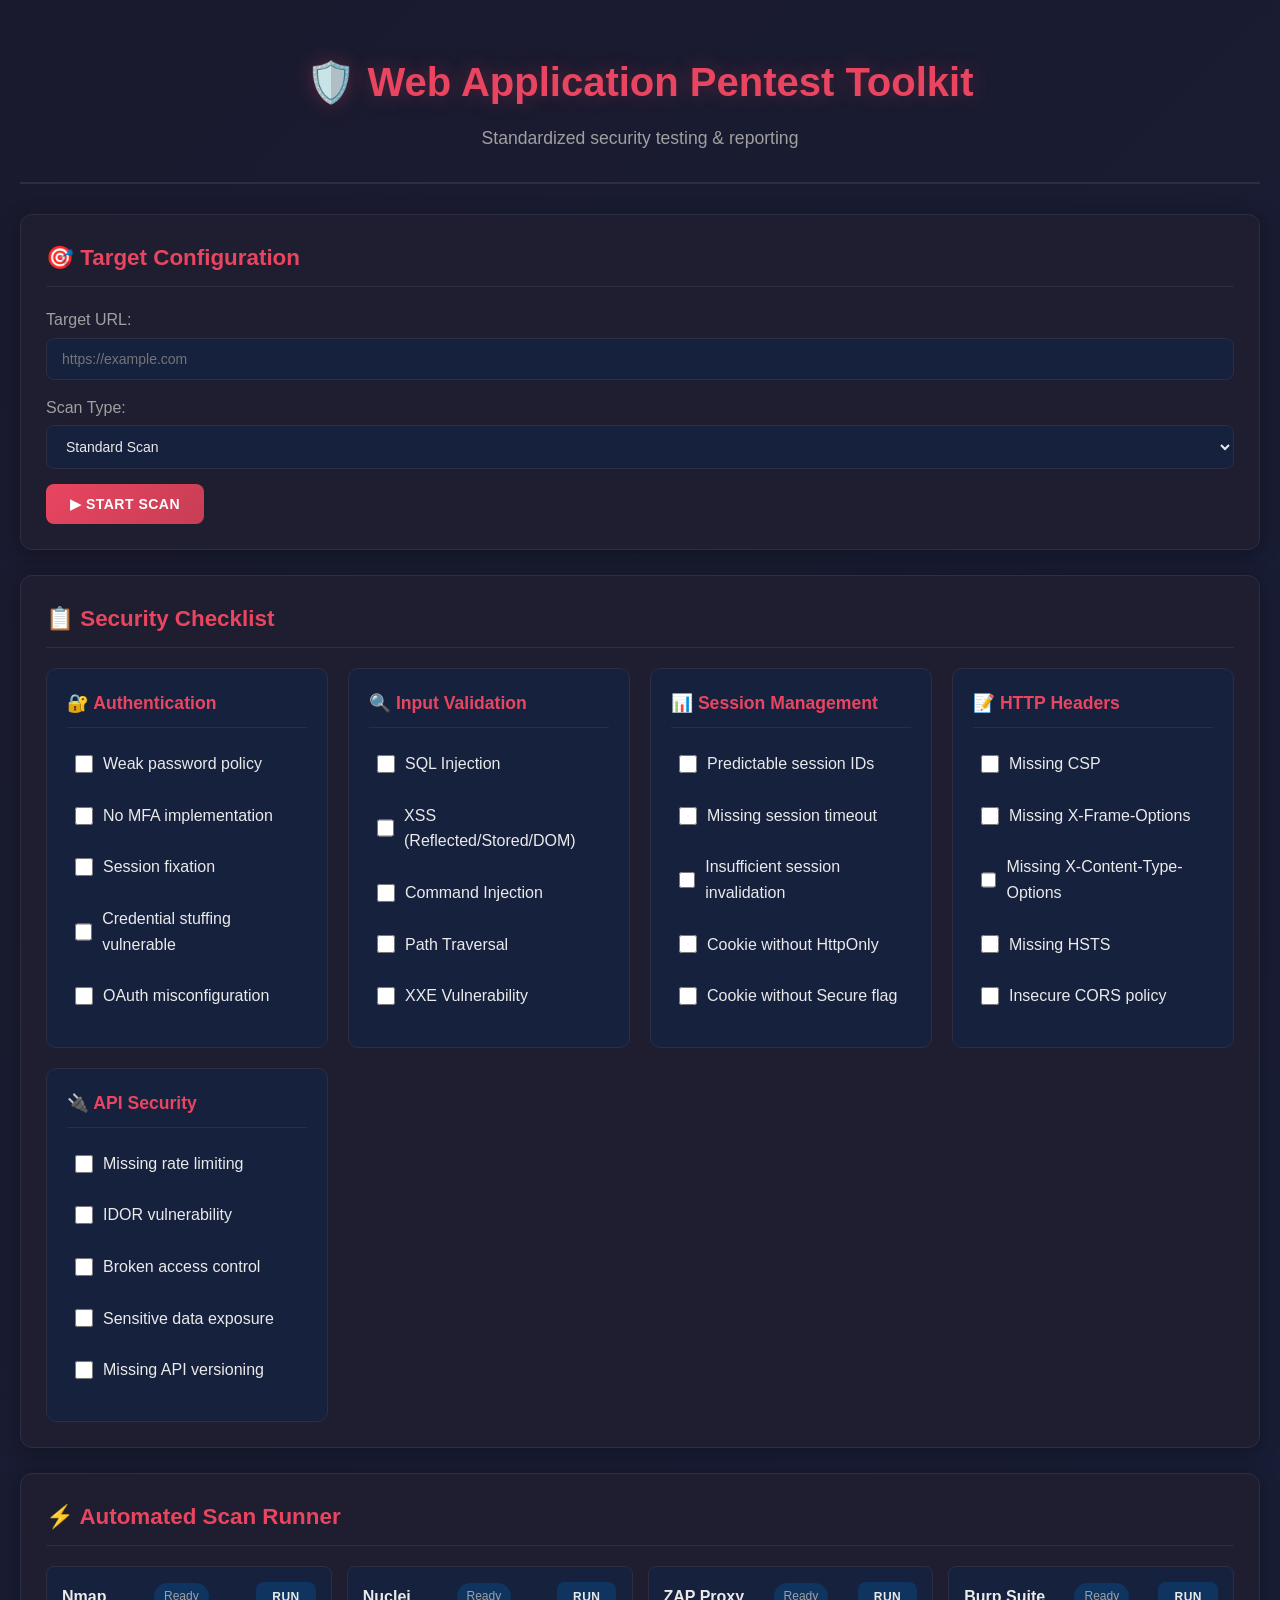
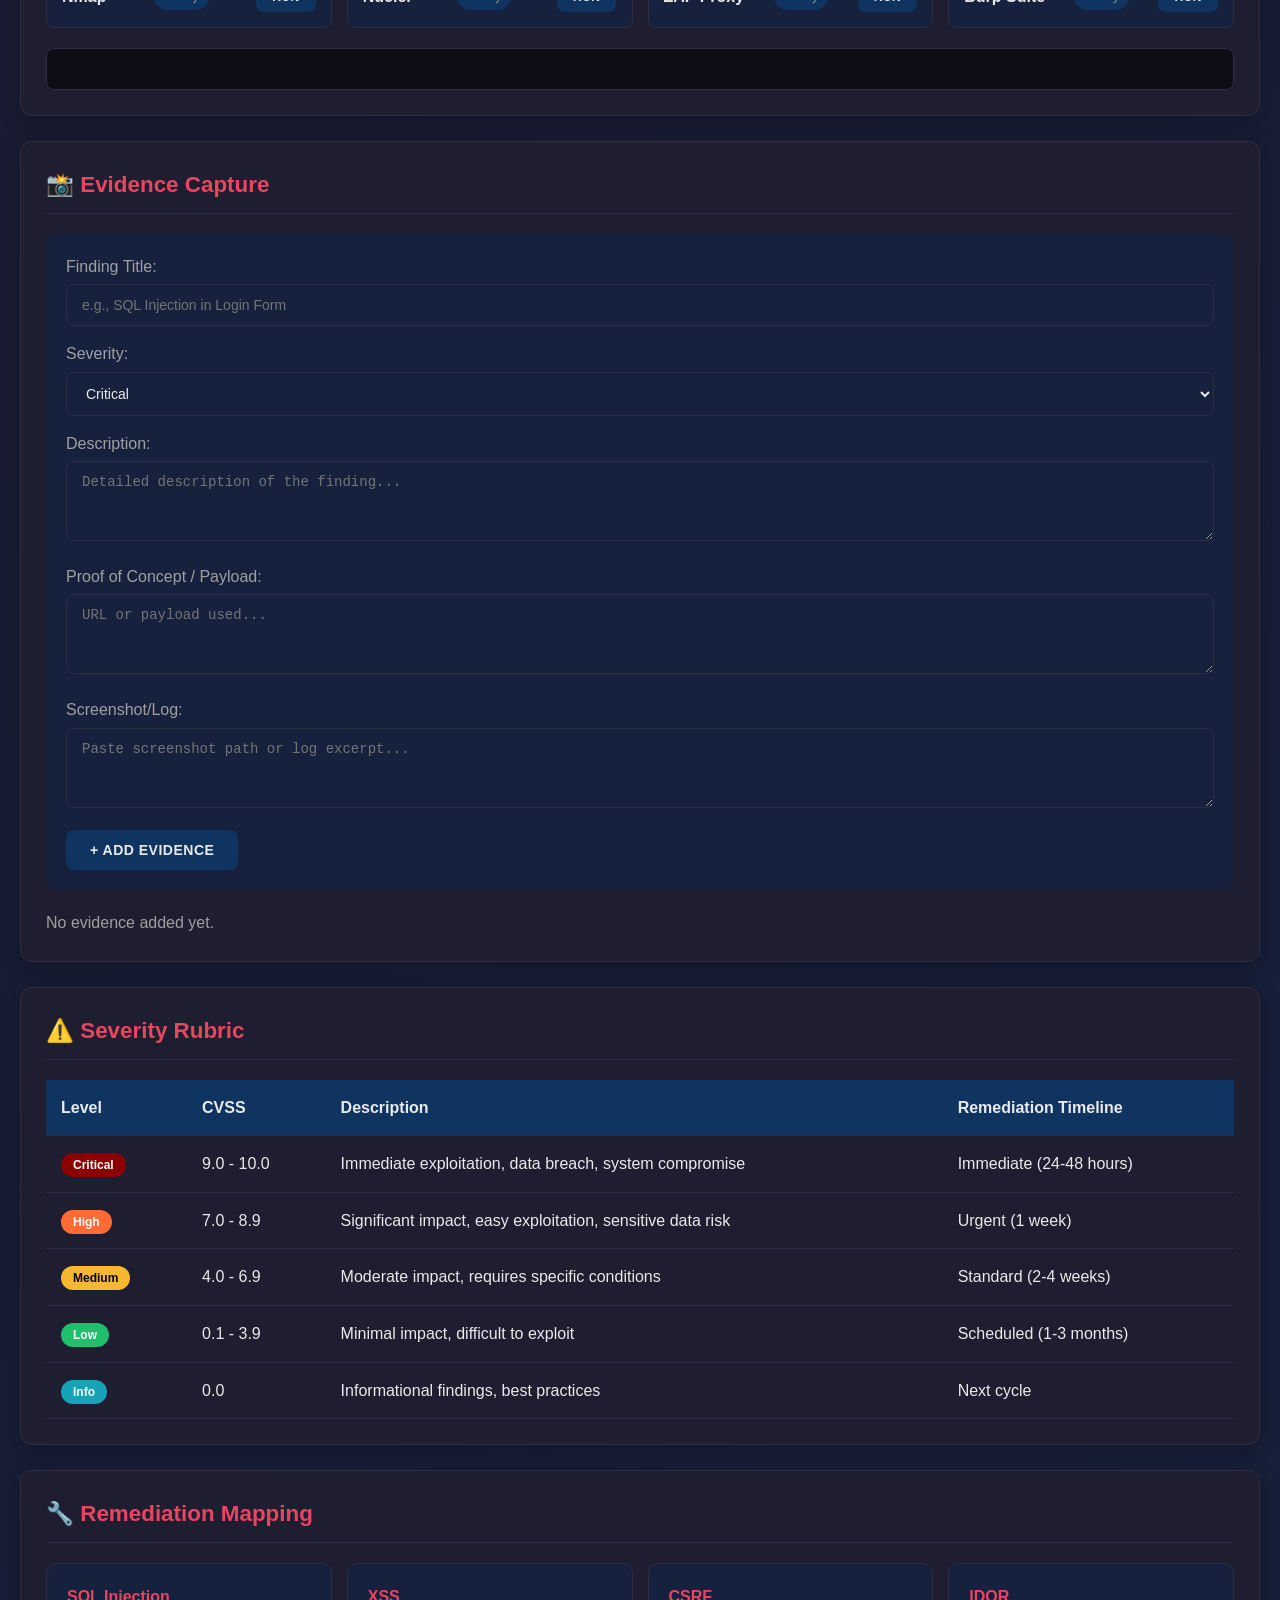
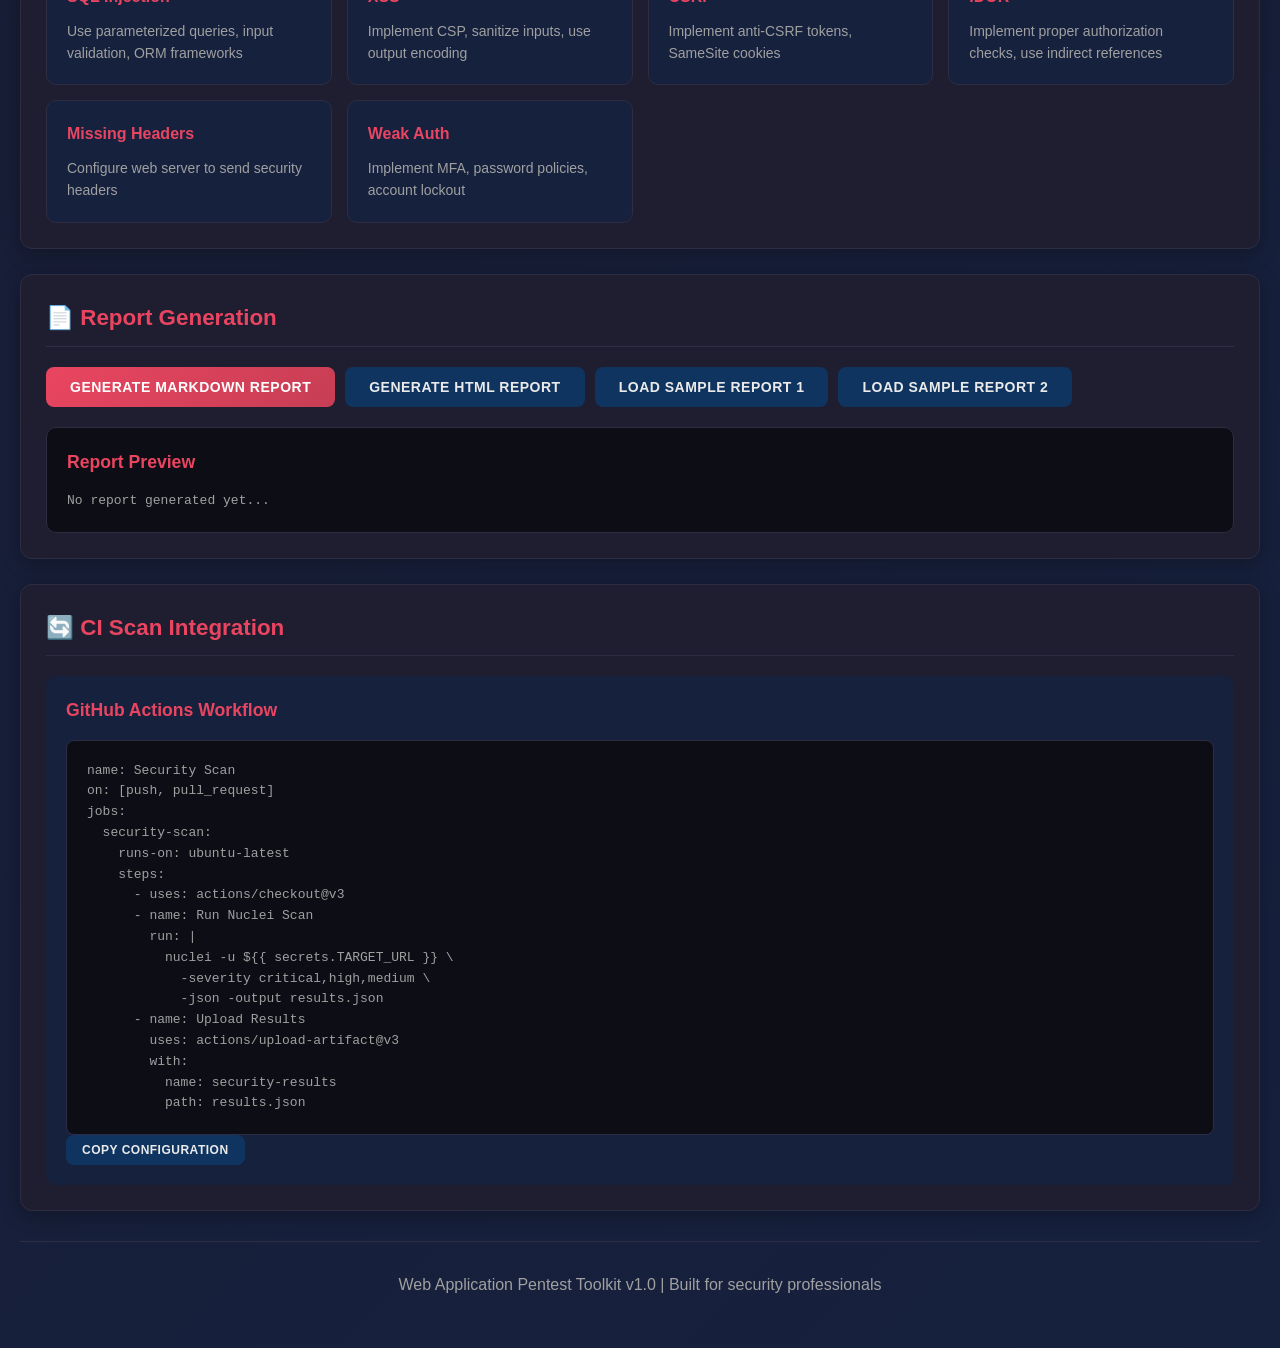
==== index.html @ fe39c57f "Initial commit - Security Pentest Toolkit" ====
<!DOCTYPE html>
<html lang="en">
<head>
    <meta charset="UTF-8">
    <meta name="viewport" content="width=device-width, initial-scale=1.0">
    <title>Web Application Pentest Toolkit</title>
    <link rel="stylesheet" href="assets/css/main.css">
</head>
<body>
    <div class="container">
        <header>
            <h1>🛡️ Web Application Pentest Toolkit</h1>
            <p class="subtitle">Standardized security testing & reporting</p>
        </header>

        <!-- Target Configuration -->
        <section class="card" id="config-section">
            <h2>🎯 Target Configuration</h2>
            <div class="form-group">
                <label for="target-url">Target URL:</label>
                <input type="text" id="target-url" placeholder="https://example.com">
            </div>
            <div class="form-group">
                <label for="scan-type">Scan Type:</label>
                <select id="scan-type">
                    <option value="quick">Quick Scan</option>
                    <option value="standard" selected>Standard Scan</option>
                    <option value="full">Full Audit</option>
                </select>
            </div>
            <button class="btn btn-primary" onclick="startScan()">▶ Start Scan</button>
        </section>

        <!-- Checklist Section -->
        <section class="card">
            <h2>📋 Security Checklist</h2>
            <div class="checklist-grid">
                <div class="checklist-category">
                    <h3>🔐 Authentication</h3>
                    <ul class="checklist">
                        <li><label><input type="checkbox" id="auth-1"> Weak password policy</label></li>
                        <li><label><input type="checkbox" id="auth-2"> No MFA implementation</label></li>
                        <li><label><input type="checkbox" id="auth-3"> Session fixation</label></li>
                        <li><label><input type="checkbox" id="auth-4"> Credential stuffing vulnerable</label></li>
                        <li><label><input type="checkbox" id="auth-5"> OAuth misconfiguration</label></li>
                    </ul>
                </div>
                <div class="checklist-category">
                    <h3>🔍 Input Validation</h3>
                    <ul class="checklist">
                        <li><label><input type="checkbox" id="input-1"> SQL Injection</label></li>
                        <li><label><input type="checkbox" id="input-2"> XSS (Reflected/Stored/DOM)</label></li>
                        <li><label><input type="checkbox" id="input-3"> Command Injection</label></li>
                        <li><label><input type="checkbox" id="input-4"> Path Traversal</label></li>
                        <li><label><input type="checkbox" id="input-5"> XXE Vulnerability</label></li>
                    </ul>
                </div>
                <div class="checklist-category">
                    <h3>📊 Session Management</h3>
                    <ul class="checklist">
                        <li><label><input type="checkbox" id="session-1"> Predictable session IDs</label></li>
                        <li><label><input type="checkbox" id="session-2"> Missing session timeout</label></li>
                        <li><label><input type="checkbox" id="session-3"> Insufficient session invalidation</label></li>
                        <li><label><input type="checkbox" id="session-4"> Cookie without HttpOnly</label></li>
                        <li><label><input type="checkbox" id="session-5"> Cookie without Secure flag</label></li>
                    </ul>
                </div>
                <div class="checklist-category">
                    <h3>📝 HTTP Headers</h3>
                    <ul class="checklist">
                        <li><label><input type="checkbox" id="header-1"> Missing CSP</label></li>
                        <li><label><input type="checkbox" id="header-2"> Missing X-Frame-Options</label></li>
                        <li><label><input type="checkbox" id="header-3"> Missing X-Content-Type-Options</label></li>
                        <li><label><input type="checkbox" id="header-4"> Missing HSTS</label></li>
                        <li><label><input type="checkbox" id="header-5"> Insecure CORS policy</label></li>
                    </ul>
                </div>
                <div class="checklist-category">
                    <h3>🔌 API Security</h3>
                    <ul class="checklist">
                        <li><label><input type="checkbox" id="api-1"> Missing rate limiting</label></li>
                        <li><label><input type="checkbox" id="api-2"> IDOR vulnerability</label></li>
                        <li><label><input type="checkbox" id="api-3"> Broken access control</label></li>
                        <li><label><input type="checkbox" id="api-4"> Sensitive data exposure</label></li>
                        <li><label><input type="checkbox" id="api-5"> Missing API versioning</label></li>
                    </ul>
                </div>
            </div>
        </section>

        <!-- Automated Scan Runner -->
        <section class="card">
            <h2>⚡ Automated Scan Runner</h2>
            <div class="scan-tools">
                <div class="tool-item">
                    <span class="tool-name">Nmap</span>
                    <span class="tool-status" id="nmap-status">Ready</span>
                    <button class="btn btn-small" onclick="runTool('nmap')">Run</button>
                </div>
                <div class="tool-item">
                    <span class="tool-name">Nuclei</span>
                    <span class="tool-status" id="nuclei-status">Ready</span>
                    <button class="btn btn-small" onclick="runTool('nuclei')">Run</button>
                </div>
                <div class="tool-item">
                    <span class="tool-name">ZAP Proxy</span>
                    <span class="tool-status" id="zap-status">Ready</span>
                    <button class="btn btn-small" onclick="runTool('zap')">Run</button>
                </div>
                <div class="tool-item">
                    <span class="tool-name">Burp Suite</span>
                    <span class="tool-status" id="burp-status">Ready</span>
                    <button class="btn btn-small" onclick="runTool('burp')">Run</button>
                </div>
            </div>
            <div class="scan-progress" id="scan-progress" style="display: none;">
                <div class="progress-bar">
                    <div class="progress-fill" id="progress-fill"></div>
                </div>
                <p id="progress-text">Initializing scan...</p>
            </div>
            <div class="scan-output" id="scan-output"></div>
        </section>

        <!-- Evidence Capture -->
        <section class="card">
            <h2>📸 Evidence Capture</h2>
            <div class="evidence-form">
                <div class="form-group">
                    <label for="evidence-title">Finding Title:</label>
                    <input type="text" id="evidence-title" placeholder="e.g., SQL Injection in Login Form">
                </div>
                <div class="form-group">
                    <label for="evidence-severity">Severity:</label>
                    <select id="evidence-severity">
                        <option value="critical">Critical</option>
                        <option value="high">High</option>
                        <option value="medium">Medium</option>
                        <option value="low">Low</option>
                        <option value="info">Informational</option>
                    </select>
                </div>
                <div class="form-group">
                    <label for="evidence-description">Description:</label>
                    <textarea id="evidence-description" rows="3" placeholder="Detailed description of the finding..."></textarea>
                </div>
                <div class="form-group">
                    <label for="evidence-payload">Proof of Concept / Payload:</label>
                    <textarea id="evidence-payload" rows="2" placeholder="URL or payload used..."></textarea>
                </div>
                <div class="form-group">
                    <label for="evidence-screenshot">Screenshot/Log:</label>
                    <textarea id="evidence-screenshot" rows="2" placeholder="Paste screenshot path or log excerpt..."></textarea>
                </div>
                <button class="btn btn-secondary" onclick="addEvidence()">+ Add Evidence</button>
            </div>
            <div class="evidence-list" id="evidence-list"></div>
        </section>

        <!-- Severity Rubric -->
        <section class="card">
            <h2>⚠️ Severity Rubric</h2>
            <table class="rubric-table">
                <thead>
                    <tr>
                        <th>Level</th>
                        <th>CVSS</th>
                        <th>Description</th>
                        <th>Remediation Timeline</th>
                    </tr>
                </thead>
                <tbody>
                    <tr class="severity-critical">
                        <td><span class="badge badge-critical">Critical</span></td>
                        <td>9.0 - 10.0</td>
                        <td>Immediate exploitation, data breach, system compromise</td>
                        <td>Immediate (24-48 hours)</td>
                    </tr>
                    <tr class="severity-high">
                        <td><span class="badge badge-high">High</span></td>
                        <td>7.0 - 8.9</td>
                        <td>Significant impact, easy exploitation, sensitive data risk</td>
                        <td>Urgent (1 week)</td>
                    </tr>
                    <tr class="severity-medium">
                        <td><span class="badge badge-medium">Medium</span></td>
                        <td>4.0 - 6.9</td>
                        <td>Moderate impact, requires specific conditions</td>
                        <td>Standard (2-4 weeks)</td>
                    </tr>
                    <tr class="severity-low">
                        <td><span class="badge badge-low">Low</span></td>
                        <td>0.1 - 3.9</td>
                        <td>Minimal impact, difficult to exploit</td>
                        <td>Scheduled (1-3 months)</td>
                    </tr>
                    <tr class="severity-info">
                        <td><span class="badge badge-info">Info</span></td>
                        <td>0.0</td>
                        <td>Informational findings, best practices</td>
                        <td>Next cycle</td>
                    </tr>
                </tbody>
            </table>
        </section>

        <!-- Remediation Mapping -->
        <section class="card">
            <h2>🔧 Remediation Mapping</h2>
            <div class="remediation-grid">
                <div class="remediation-item">
                    <h4>SQL Injection</h4>
                    <p>Use parameterized queries, input validation, ORM frameworks</p>
                </div>
                <div class="remediation-item">
                    <h4>XSS</h4>
                    <p>Implement CSP, sanitize inputs, use output encoding</p>
                </div>
                <div class="remediation-item">
                    <h4>CSRF</h4>
                    <p>Implement anti-CSRF tokens, SameSite cookies</p>
                </div>
                <div class="remediation-item">
                    <h4>IDOR</h4>
                    <p>Implement proper authorization checks, use indirect references</p>
                </div>
                <div class="remediation-item">
                    <h4>Missing Headers</h4>
                    <p>Configure web server to send security headers</p>
                </div>
                <div class="remediation-item">
                    <h4>Weak Auth</h4>
                    <p>Implement MFA, password policies, account lockout</p>
                </div>
            </div>
        </section>

        <!-- Report Generation -->
        <section class="card">
            <h2>📄 Report Generation</h2>
            <div class="report-actions">
                <button class="btn btn-primary" onclick="generateReport('markdown')">Generate Markdown Report</button>
                <button class="btn btn-secondary" onclick="generateReport('html')">Generate HTML Report</button>
                <button class="btn btn-secondary" onclick="loadSampleReport(1)">Load Sample Report 1</button>
                <button class="btn btn-secondary" onclick="loadSampleReport(2)">Load Sample Report 2</button>
            </div>
            <div class="report-preview" id="report-preview">
                <h3>Report Preview</h3>
                <pre id="report-content">No report generated yet...</pre>
            </div>
        </section>

        <!-- CI Integration -->
        <section class="card">
            <h2>🔄 CI Scan Integration</h2>
            <div class="ci-config">
                <h3>GitHub Actions Workflow</h3>
                <pre class="code-block">name: Security Scan
on: [push, pull_request]
jobs:
  security-scan:
    runs-on: ubuntu-latest
    steps:
      - uses: actions/checkout@v3
      - name: Run Nuclei Scan
        run: |
          nuclei -u ${{ secrets.TARGET_URL }} \
            -severity critical,high,medium \
            -json -output results.json
      - name: Upload Results
        uses: actions/upload-artifact@v3
        with:
          name: security-results
          path: results.json</pre>
                <button class="btn btn-small" onclick="copyCIConfig()">Copy Configuration</button>
            </div>
        </section>

        <footer>
            <p>Web Application Pentest Toolkit v1.0 | Built for security professionals</p>
        </footer>
    </div>

    <!-- Load JavaScript modules -->
    <script src="assets/js/app.js"></script>
    <script src="assets/js/scanner.js"></script>
    <script src="assets/js/evidence.js"></script>
    <script src="assets/js/report.js"></script>
    <script src="assets/js/ui.js"></script>
</body>
</html>
---- assets/css/main.css ----
/* Web Application Pentest Toolkit - Styles */

:root {
    --primary-color: #1a1a2e;
    --secondary-color: #16213e;
    --accent-color: #0f3460;
    --highlight: #e94560;
    --text-primary: #eaeaea;
    --text-secondary: #a0a0a0;
    --success: #00d26a;
    --warning: #ffc107;
    --danger: #dc3545;
    --info: #17a2b8;
    --critical: #8b0000;
    --high: #ff6b35;
    --medium: #f7b731;
    --low: #20bf6b;
    --card-bg: #1e1e30;
    --border-color: #2d2d44;
}

* {
    margin: 0;
    padding: 0;
    box-sizing: border-box;
}

body {
    font-family: 'Segoe UI', Tahoma, Geneva, Verdana, sans-serif;
    background: linear-gradient(135deg, var(--primary-color) 0%, var(--secondary-color) 100%);
    color: var(--text-primary);
    min-height: 100vh;
    padding: 20px;
    line-height: 1.6;
}

.container {
    max-width: 1400px;
    margin: 0 auto;
}

header {
    text-align: center;
    padding: 30px 0;
    margin-bottom: 30px;
    border-bottom: 2px solid var(--border-color);
}

header h1 {
    font-size: 2.5rem;
    color: var(--highlight);
    margin-bottom: 10px;
    text-shadow: 0 0 20px rgba(233, 69, 96, 0.3);
}

.subtitle {
    color: var(--text-secondary);
    font-size: 1.1rem;
}

.card {
    background: var(--card-bg);
    border-radius: 12px;
    padding: 25px;
    margin-bottom: 25px;
    border: 1px solid var(--border-color);
    box-shadow: 0 4px 20px rgba(0, 0, 0, 0.3);
}

.card h2 {
    color: var(--highlight);
    margin-bottom: 20px;
    padding-bottom: 10px;
    border-bottom: 1px solid var(--border-color);
    font-size: 1.4rem;
}

.card h3 {
    color: var(--text-primary);
    margin-bottom: 15px;
    font-size: 1.1rem;
}

/* Form Elements */
.form-group {
    margin-bottom: 15px;
}

.form-group label {
    display: block;
    margin-bottom: 5px;
    color: var(--text-secondary);
    font-weight: 500;
}

input[type="text"],
select,
textarea {
    width: 100%;
    padding: 12px 15px;
    background: var(--secondary-color);
    border: 1px solid var(--border-color);
    border-radius: 8px;
    color: var(--text-primary);
    font-size: 14px;
    transition: border-color 0.3s, box-shadow 0.3s;
}

input[type="text"]:focus,
select:focus,
textarea:focus {
    outline: none;
    border-color: var(--highlight);
    box-shadow: 0 0 10px rgba(233, 69, 96, 0.2);
}

textarea {
    resize: vertical;
    min-height: 80px;
}

/* Buttons */
.btn {
    padding: 12px 24px;
    border: none;
    border-radius: 8px;
    font-size: 14px;
    font-weight: 600;
    cursor: pointer;
    transition: all 0.3s;
    text-transform: uppercase;
    letter-spacing: 0.5px;
}

.btn-primary {
    background: linear-gradient(135deg, var(--highlight) 0%, #c73e54 100%);
    color: white;
}

.btn-primary:hover {
    transform: translateY(-2px);
    box-shadow: 0 5px 20px rgba(233, 69, 96, 0.4);
}

.btn-secondary {
    background: var(--accent-color);
    color: var(--text-primary);
}

.btn-secondary:hover {
    background: #1a4a7a;
}

.btn-small {
    padding: 8px 16px;
    font-size: 12px;
    background: var(--accent-color);
    color: var(--text-primary);
}

.btn-small:hover {
    background: #1a4a7a;
}

/* Checklist */
.checklist-grid {
    display: grid;
    grid-template-columns: repeat(auto-fit, minmax(280px, 1fr));
    gap: 20px;
}

.checklist-category {
    background: var(--secondary-color);
    padding: 20px;
    border-radius: 10px;
    border: 1px solid var(--border-color);
}

.checklist-category h3 {
    color: var(--highlight);
    margin-bottom: 15px;
    padding-bottom: 10px;
    border-bottom: 1px solid var(--border-color);
}

.checklist {
    list-style: none;
}

.checklist li {
    margin-bottom: 10px;
}

.checklist label {
    display: flex;
    align-items: center;
    gap: 10px;
    cursor: pointer;
    padding: 8px;
    border-radius: 5px;
    transition: background 0.2s;
}

.checklist label:hover {
    background: rgba(233, 69, 96, 0.1);
}

.checklist input[type="checkbox"] {
    width: 18px;
    height: 18px;
    accent-color: var(--highlight);
    cursor: pointer;
}

/* Scan Tools */
.scan-tools {
    display: grid;
    grid-template-columns: repeat(auto-fit, minmax(200px, 1fr));
    gap: 15px;
    margin-bottom: 20px;
}

.tool-item {
    display: flex;
    align-items: center;
    justify-content: space-between;
    padding: 15px;
    background: var(--secondary-color);
    border-radius: 8px;
    border: 1px solid var(--border-color);
}

.tool-name {
    font-weight: 600;
    color: var(--text-primary);
}

.tool-status {
    font-size: 12px;
    padding: 4px 10px;
    border-radius: 20px;
    background: var(--accent-color);
    color: var(--text-secondary);
}

.tool-status.running {
    background: var(--warning);
    color: #000;
}

.tool-status.completed {
    background: var(--success);
    color: #000;
}

.tool-status.error {
    background: var(--danger);
    color: white;
}

/* Progress Bar */
.scan-progress {
    margin: 20px 0;
}

.progress-bar {
    height: 30px;
    background: var(--secondary-color);
    border-radius: 15px;
    overflow: hidden;
    border: 1px solid var(--border-color);
}

.progress-fill {
    height: 100%;
    background: linear-gradient(90deg, var(--highlight) 0%, #ff6b8a 100%);
    width: 0%;
    transition: width 0.5s ease;
    display: flex;
    align-items: center;
    justify-content: center;
    color: white;
    font-weight: 600;
    font-size: 12px;
}

#progress-text {
    text-align: center;
    margin-top: 10px;
    color: var(--text-secondary);
}

/* Scan Output */
.scan-output {
    background: #0d0d15;
    padding: 20px;
    border-radius: 8px;
    font-family: 'Courier New', monospace;
    font-size: 13px;
    max-height: 300px;
    overflow-y: auto;
    border: 1px solid var(--border-color);
}

.scan-output .output-line {
    margin-bottom: 5px;
    padding: 5px;
    border-left: 3px solid var(--highlight);
    background: rgba(233, 69, 96, 0.05);
}

.scan-output .output-line.error {
    border-left-color: var(--danger);
}

.scan-output .output-line.success {
    border-left-color: var(--success);
}

/* Evidence */
.evidence-form {
    background: var(--secondary-color);
    padding: 20px;
    border-radius: 10px;
    margin-bottom: 20px;
}

.evidence-list {
    display: grid;
    gap: 15px;
}

.evidence-item {
    background: var(--secondary-color);
    padding: 20px;
    border-radius: 10px;
    border-left: 4px solid var(--highlight);
    position: relative;
}

.evidence-item .severity-badge {
    position: absolute;
    top: 15px;
    right: 15px;
    padding: 5px 12px;
    border-radius: 20px;
    font-size: 12px;
    font-weight: 600;
}

.evidence-item h4 {
    margin-bottom: 10px;
    color: var(--text-primary);
}

.evidence-item p {
    color: var(--text-secondary);
    margin-bottom: 10px;
}

.evidence-item .evidence-detail {
    font-family: 'Courier New', monospace;
    font-size: 12px;
    background: #0d0d15;
    padding: 10px;
    border-radius: 5px;
    margin-top: 10px;
}

.evidence-item .delete-btn {
    position: absolute;
    bottom: 15px;
    right: 15px;
    background: var(--danger);
    color: white;
    border: none;
    padding: 5px 10px;
    border-radius: 5px;
    cursor: pointer;
    font-size: 12px;
}

/* Rubric Table */
.rubric-table {
    width: 100%;
    border-collapse: collapse;
    margin-top: 15px;
}

.rubric-table th,
.rubric-table td {
    padding: 15px;
    text-align: left;
    border-bottom: 1px solid var(--border-color);
}

.rubric-table th {
    background: var(--accent-color);
    color: var(--text-primary);
    font-weight: 600;
}

.rubric-table tr:hover {
    background: rgba(233, 69, 96, 0.05);
}

.badge {
    padding: 5px 12px;
    border-radius: 20px;
    font-size: 12px;
    font-weight: 600;
}

.badge-critical { background: var(--critical); color: white; }
.badge-high { background: var(--high); color: white; }
.badge-medium { background: var(--medium); color: #000; }
.badge-low { background: var(--low); color: white; }
.badge-info { background: var(--info); color: white; }

/* Remediation */
.remediation-grid {
    display: grid;
    grid-template-columns: repeat(auto-fit, minmax(250px, 1fr));
    gap: 15px;
}

.remediation-item {
    background: var(--secondary-color);
    padding: 20px;
    border-radius: 10px;
    border: 1px solid var(--border-color);
}

.remediation-item h4 {
    color: var(--highlight);
    margin-bottom: 10px;
}

.remediation-item p {
    color: var(--text-secondary);
    font-size: 14px;
}

/* Report */
.report-actions {
    display: flex;
    flex-wrap: wrap;
    gap: 10px;
    margin-bottom: 20px;
}

.report-preview {
    background: #0d0d15;
    padding: 20px;
    border-radius: 10px;
    border: 1px solid var(--border-color);
}

.report-preview h3 {
    color: var(--highlight);
    margin-bottom: 15px;
}

#report-content {
    font-family: 'Courier New', monospace;
    font-size: 13px;
    white-space: pre-wrap;
    word-wrap: break-word;
    color: var(--text-secondary);
    max-height: 500px;
    overflow-y: auto;
}

/* CI Config */
.ci-config {
    background: var(--secondary-color);
    padding: 20px;
    border-radius: 10px;
}

.ci-config h3 {
    margin-bottom: 15px;
    color: var(--highlight);
}

.code-block {
    background: #0d0d15;
    padding: 20px;
    border-radius: 8px;
    font-family: 'Courier New', monospace;
    font-size: 13px;
    overflow-x: auto;
    border: 1px solid var(--border-color);
    color: var(--text-secondary);
    white-space: pre;
}

/* Footer */
footer {
    text-align: center;
    padding: 30px 0;
    color: var(--text-secondary);
    border-top: 1px solid var(--border-color);
    margin-top: 30px;
}

/* Scrollbar */
::-webkit-scrollbar {
    width: 8px;
    height: 8px;
}

::-webkit-scrollbar-track {
    background: var(--secondary-color);
}

::-webkit-scrollbar-thumb {
    background: var(--accent-color);
    border-radius: 4px;
}

::-webkit-scrollbar-thumb:hover {
    background: var(--highlight);
}

/* ============================================
   RESPONSIVE STYLES
   ============================================ */

/* Tablet (Portrait) */
@media (max-width: 1024px) {
    .container {
        padding: 0 15px;
    }
    
    header {
        padding: 20px 0;
    }
    
    header h1 {
        font-size: 2rem;
    }
    
    .card {
        padding: 20px;
    }
    
    .checklist-grid {
        grid-template-columns: repeat(2, 1fr);
    }
    
    .scan-tools {
        grid-template-columns: repeat(2, 1fr);
    }
    
    .remediation-grid {
        grid-template-columns: repeat(2, 1fr);
    }
}

/* Mobile (Portrait) */
@media (max-width: 768px) {
    body {
        padding: 10px;
    }
    
    header {
        padding: 15px 0;
        margin-bottom: 20px;
    }
    
    header h1 {
        font-size: 1.8rem;
    }
    
    .subtitle {
        font-size: 0.9rem;
    }
    
    .card {
        padding: 15px;
        margin-bottom: 15px;
        border-radius: 8px;
    }
    
    .card h2 {
        font-size: 1.2rem;
        margin-bottom: 15px;
    }
    
    .card h3 {
        font-size: 1rem;
    }
    
    /* Form Elements */
    .form-group {
        margin-bottom: 12px;
    }
    
    .form-group label {
        font-size: 14px;
    }
    
    input[type="text"],
    select,
    textarea {
        padding: 10px 12px;
        font-size: 14px;
    }
    
    /* Buttons */
    .btn {
        padding: 10px 18px;
        font-size: 12px;
    }
    
    .btn-small {
        padding: 6px 12px;
        font-size: 11px;
    }
    
    /* Checklist */
    .checklist-grid {
        grid-template-columns: 1fr;
        gap: 15px;
    }
    
    .checklist-category {
        padding: 15px;
    }
    
    .checklist-category h3 {
        font-size: 1rem;
        margin-bottom: 12px;
    }
    
    .checklist li {
        margin-bottom: 8px;
    }
    
    .checklist label {
        padding: 6px;
        font-size: 14px;
    }
    
    .checklist input[type="checkbox"] {
        width: 16px;
        height: 16px;
    }
    
    /* Scan Tools */
    .scan-tools {
        grid-template-columns: 1fr;
        gap: 10px;
    }
    
    .tool-item {
        padding: 12px;
        flex-wrap: wrap;
        gap: 8px;
    }
    
    .tool-name {
        font-size: 14px;
    }
    
    .tool-status {
        font-size: 11px;
        padding: 3px 8px;
    }
    
    /* Progress Bar */
    .progress-bar {
        height: 24px;
    }
    
    .progress-fill {
        font-size: 11px;
    }
    
    /* Scan Output */
    .scan-output {
        padding: 12px;
        font-size: 12px;
        max-height: 200px;
    }
    
    /* Evidence */
    .evidence-form {
        padding: 15px;
    }
    
    .evidence-item {
        padding: 15px;
    }
    
    .evidence-item .severity-badge {
        position: static;
        display: inline-block;
        margin-bottom: 10px;
    }
    
    .evidence-item .delete-btn {
        position: static;
        margin-top: 10px;
        width: 100%;
    }
    
    .evidence-item h4 {
        font-size: 15px;
    }
    
    .evidence-item p {
        font-size: 13px;
    }
    
    .evidence-item .evidence-detail {
        font-size: 11px;
        padding: 8px;
    }
    
    /* Rubric Table */
    .rubric-table {
        font-size: 12px;
    }
    
    .rubric-table th,
    .rubric-table td {
        padding: 10px 8px;
    }
    
    .badge {
        padding: 4px 8px;
        font-size: 10px;
    }
    
    /* Remediation */
    .remediation-grid {
        grid-template-columns: 1fr;
        gap: 12px;
    }
    
    .remediation-item {
        padding: 15px;
    }
    
    .remediation-item h4 {
        font-size: 14px;
    }
    
    .remediation-item p {
        font-size: 13px;
    }
    
    /* Report */
    .report-actions {
        flex-direction: column;
        gap: 8px;
    }
    
    .report-actions .btn {
        width: 100%;
    }
    
    .report-preview {
        padding: 12px;
    }
    
    .report-preview h3 {
        font-size: 1rem;
    }
    
    #report-content {
        font-size: 11px;
        max-height: 300px;
    }
    
    /* CI Config */
    .ci-config {
        padding: 15px;
    }
    
    .ci-config h3 {
        font-size: 1rem;
    }
    
    .code-block {
        padding: 12px;
        font-size: 11px;
    }
    
    /* Footer */
    footer {
        padding: 20px 0;
        margin-top: 20px;
        font-size: 12px;
    }
}

/* Small Mobile */
@media (max-width: 480px) {
    header h1 {
        font-size: 1.4rem;
    }
    
    .card {
        padding: 12px;
    }
    
    .card h2 {
        font-size: 1.1rem;
    }
    
    .btn {
        padding: 8px 14px;
        font-size: 11px;
    }
    
    .rubric-table {
        font-size: 11px;
    }
    
    .rubric-table th,
    .rubric-table td {
        padding: 8px 5px;
    }
    
    .evidence-item {
        padding: 12px;
    }
    
    .evidence-item h4 {
        font-size: 14px;
    }
}

/* Touch-friendly improvements */
@media (hover: none) and (pointer: coarse) {
    .btn,
    .btn-small,
    .checklist label,
    .tool-item {
        min-height: 44px;
    }
    
    .checklist input[type="checkbox"] {
        width: 22px;
        height: 22px;
    }
    
    .tool-item {
        padding: 15px;
    }
    
    .btn-small {
        padding: 10px 16px;
    }
}

/* Landscape mobile */
@media (max-height: 500px) and (orientation: landscape) {
    header {
        padding: 10px 0;
    }
    
    header h1 {
        font-size: 1.3rem;
    }
    
    .card {
        padding: 12px;
        margin-bottom: 10px;
    }
    
    .checklist-grid,
    .scan-tools,
    .remediation-grid {
        grid-template-columns: repeat(2, 1fr);
    }
}
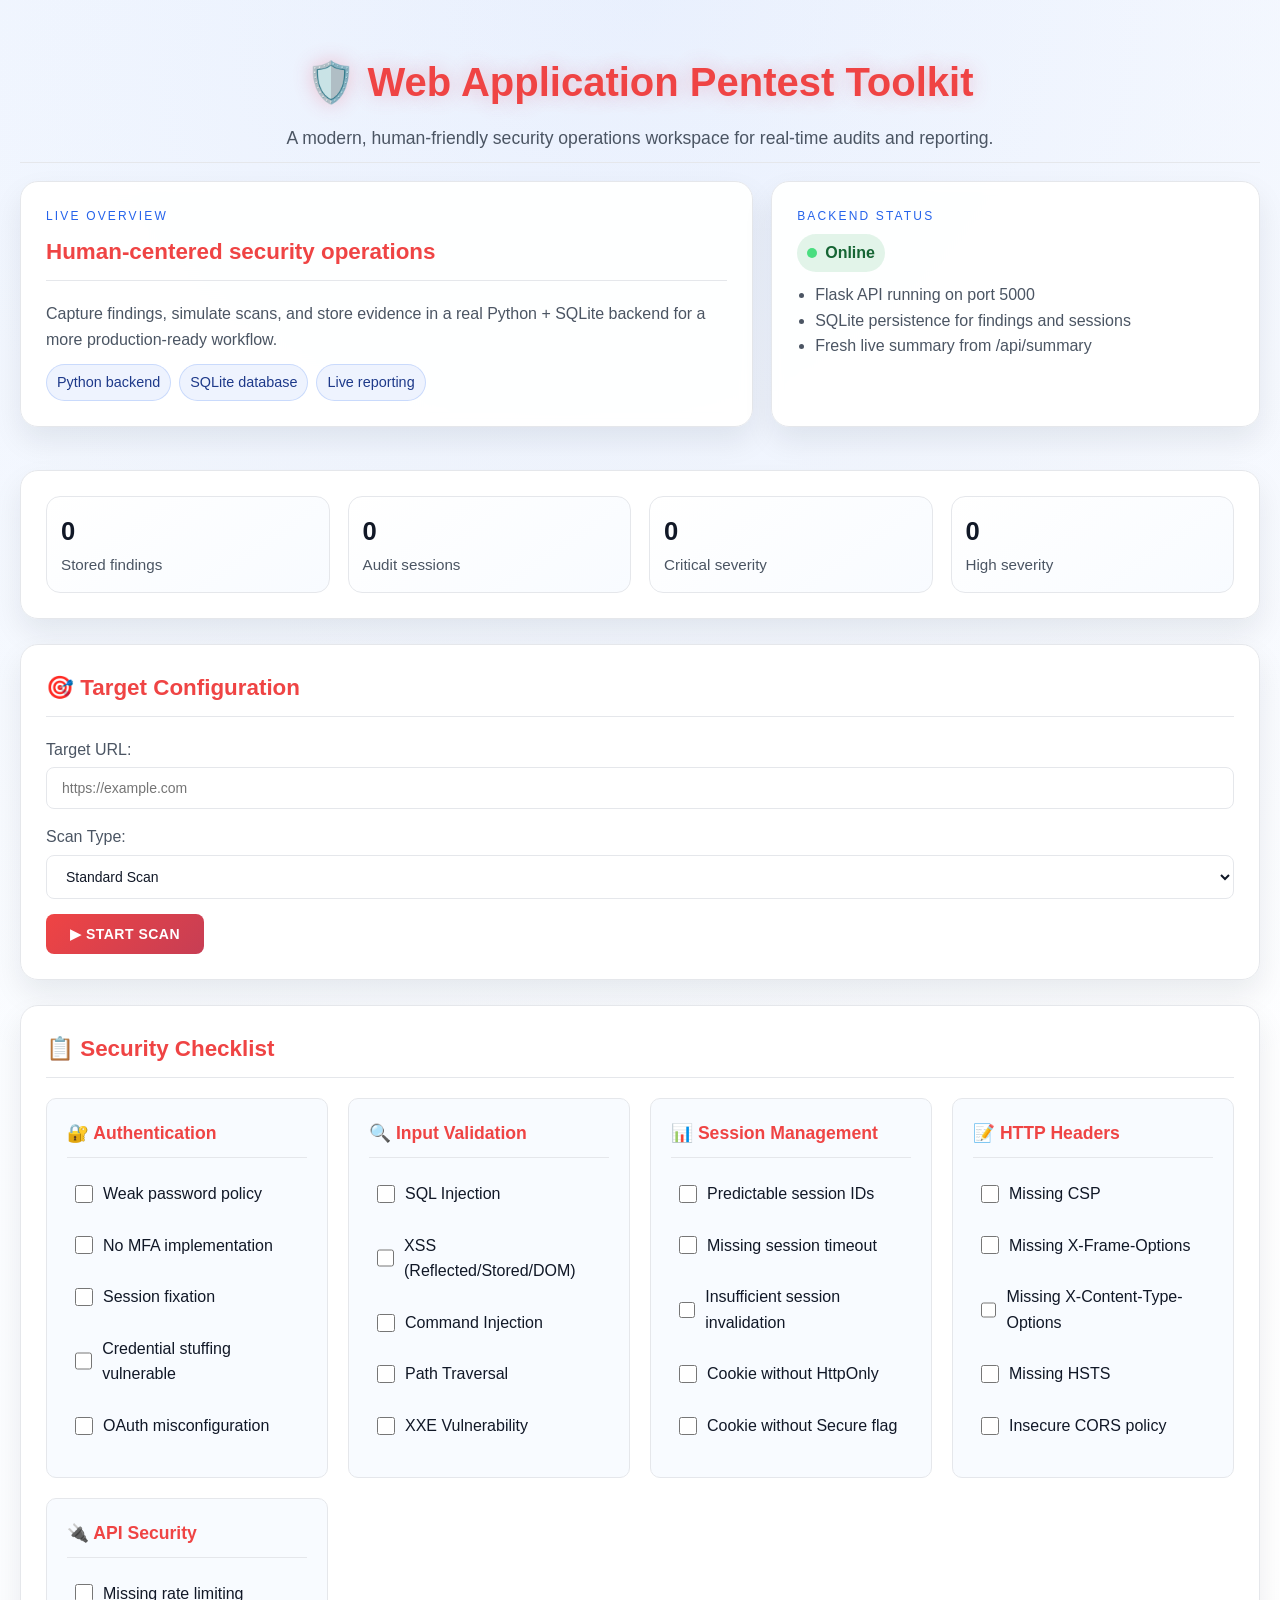
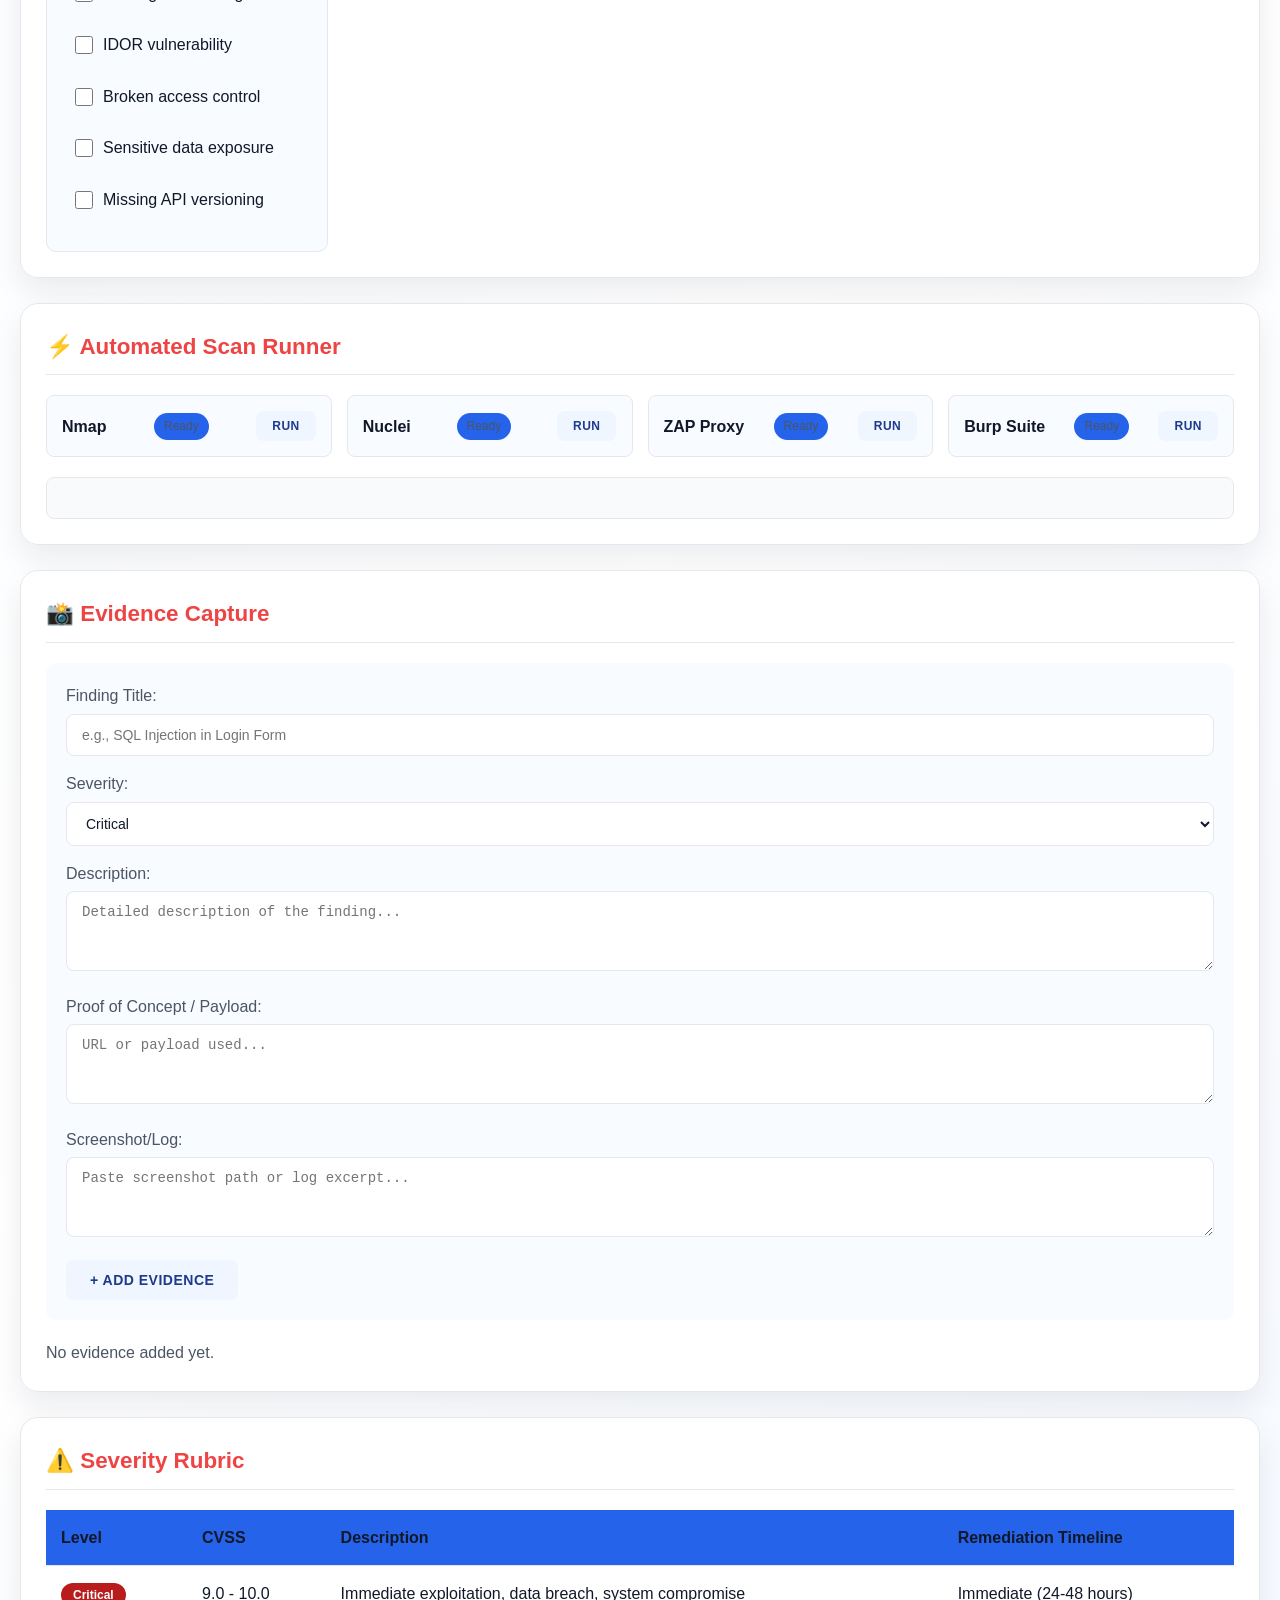
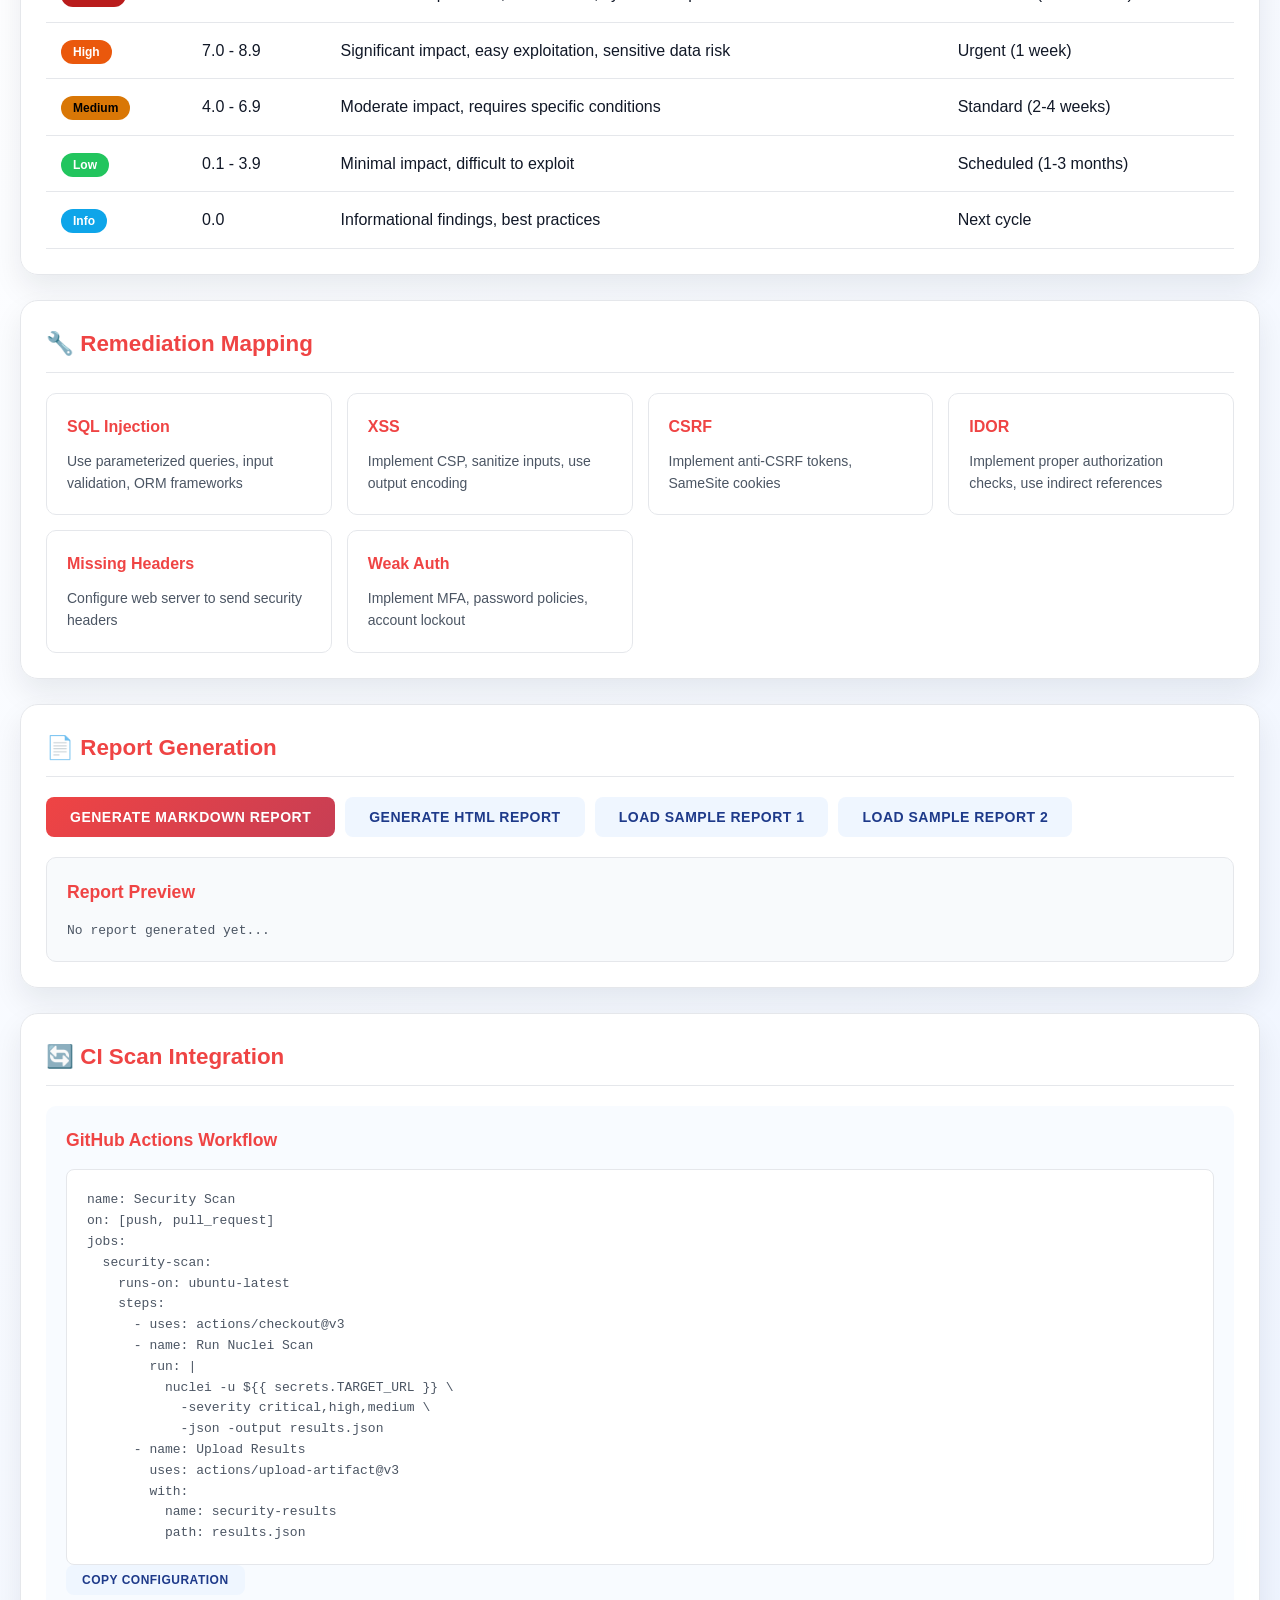
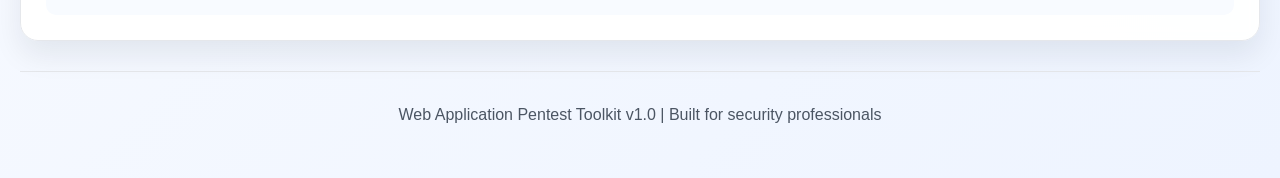
==== commit 765a2ebc: "Upgrade security app with backend and UI improvements" ====
--- a/index.html
+++ b/index.html
@@ -10,8 +10,37 @@
     <div class="container">
         <header>
             <h1>🛡️ Web Application Pentest Toolkit</h1>
-            <p class="subtitle">Standardized security testing & reporting</p>
+            <p class="subtitle">A modern, human-friendly security operations workspace for real-time audits and reporting.</p>
         </header>
+
+        <section class="hero-grid">
+            <article class="card hero-card">
+                <p class="eyebrow">Live overview</p>
+                <h2>Human-centered security operations</h2>
+                <p class="muted">Capture findings, simulate scans, and store evidence in a real Python + SQLite backend for a more production-ready workflow.</p>
+                <div class="chip-row">
+                    <span class="chip">Python backend</span>
+                    <span class="chip">SQLite database</span>
+                    <span class="chip">Live reporting</span>
+                </div>
+            </article>
+            <article class="card stat-card">
+                <p class="eyebrow">Backend status</p>
+                <div class="status-pill"><span class="pulse-dot"></span> Online</div>
+                <ul class="mini-list">
+                    <li>Flask API running on port 5000</li>
+                    <li>SQLite persistence for findings and sessions</li>
+                    <li>Fresh live summary from /api/summary</li>
+                </ul>
+            </article>
+        </section>
+
+        <section class="card live-summary-grid">
+            <article class="summary-box"><strong id="summary-findings">0</strong><span>Stored findings</span></article>
+            <article class="summary-box"><strong id="summary-sessions">0</strong><span>Audit sessions</span></article>
+            <article class="summary-box"><strong id="summary-critical">0</strong><span>Critical severity</span></article>
+            <article class="summary-box"><strong id="summary-high">0</strong><span>High severity</span></article>
+        </section>
 
         <!-- Target Configuration -->
         <section class="card" id="config-section">
@@ -282,6 +311,7 @@
     </div>
 
     <!-- Load JavaScript modules -->
+    <script src="assets/js/api.js"></script>
     <script src="assets/js/app.js"></script>
     <script src="assets/js/scanner.js"></script>
     <script src="assets/js/evidence.js"></script>
--- a/assets/css/main.css
+++ b/assets/css/main.css
@@ -1,22 +1,22 @@
 /* Web Application Pentest Toolkit - Styles */
 
 :root {
-    --primary-color: #1a1a2e;
-    --secondary-color: #16213e;
-    --accent-color: #0f3460;
-    --highlight: #e94560;
-    --text-primary: #eaeaea;
-    --text-secondary: #a0a0a0;
-    --success: #00d26a;
-    --warning: #ffc107;
-    --danger: #dc3545;
-    --info: #17a2b8;
-    --critical: #8b0000;
-    --high: #ff6b35;
-    --medium: #f7b731;
-    --low: #20bf6b;
-    --card-bg: #1e1e30;
-    --border-color: #2d2d44;
+    --primary-color: #ffffff;
+    --secondary-color: #f5f7fb;
+    --accent-color: #2563eb;
+    --highlight: #ef4444;
+    --text-primary: #111827;
+    --text-secondary: #4b5563;
+    --success: #16a34a;
+    --warning: #f59e0b;
+    --danger: #dc2626;
+    --info: #0ea5e9;
+    --critical: #b91c1c;
+    --high: #ea580c;
+    --medium: #d97706;
+    --low: #22c55e;
+    --card-bg: #ffffff;
+    --border-color: #e5e7eb;
 }
 
 * {
@@ -27,7 +27,9 @@
 
 body {
     font-family: 'Segoe UI', Tahoma, Geneva, Verdana, sans-serif;
-    background: linear-gradient(135deg, var(--primary-color) 0%, var(--secondary-color) 100%);
+    background:
+        radial-gradient(circle at top, rgba(37, 99, 235, 0.08), transparent 25%),
+        linear-gradient(135deg, #f8fbff 0%, #ffffff 45%, #eef4ff 100%);
     color: var(--text-primary);
     min-height: 100vh;
     padding: 20px;
@@ -41,9 +43,9 @@
 
 header {
     text-align: center;
-    padding: 30px 0;
-    margin-bottom: 30px;
-    border-bottom: 2px solid var(--border-color);
+    padding: 30px 0 10px;
+    margin-bottom: 18px;
+    border-bottom: 1px solid var(--border-color);
 }
 
 header h1 {
@@ -59,12 +61,13 @@
 }
 
 .card {
-    background: var(--card-bg);
-    border-radius: 12px;
+    background: rgba(255, 255, 255, 0.94);
+    border-radius: 18px;
     padding: 25px;
     margin-bottom: 25px;
     border: 1px solid var(--border-color);
-    box-shadow: 0 4px 20px rgba(0, 0, 0, 0.3);
+    box-shadow: 0 14px 30px rgba(15, 23, 42, 0.08);
+    backdrop-filter: blur(6px);
 }
 
 .card h2 {
@@ -81,6 +84,99 @@
     font-size: 1.1rem;
 }
 
+.hero-grid,
+.live-summary-grid {
+    display: grid;
+    gap: 18px;
+}
+
+.hero-grid {
+    grid-template-columns: 1.2fr 0.8fr;
+    margin-bottom: 18px;
+}
+
+.live-summary-grid {
+    grid-template-columns: repeat(4, 1fr);
+}
+
+.eyebrow {
+    text-transform: uppercase;
+    letter-spacing: 0.18em;
+    font-size: 0.75rem;
+    color: var(--accent-color);
+    margin-bottom: 8px;
+}
+
+.muted {
+    color: var(--text-secondary);
+}
+
+.chip-row {
+    display: flex;
+    flex-wrap: wrap;
+    gap: 8px;
+    margin-top: 12px;
+}
+
+.chip {
+    border-radius: 999px;
+    padding: 6px 10px;
+    background: rgba(37, 99, 235, 0.08);
+    border: 1px solid rgba(37, 99, 235, 0.18);
+    color: #1e3a8a;
+    font-size: 0.9rem;
+}
+
+.status-pill {
+    display: inline-flex;
+    align-items: center;
+    gap: 8px;
+    background: rgba(22, 163, 74, 0.12);
+    color: #166534;
+    border-radius: 999px;
+    padding: 6px 10px;
+    font-weight: 600;
+    margin-bottom: 10px;
+}
+
+.pulse-dot {
+    width: 10px;
+    height: 10px;
+    border-radius: 50%;
+    background: #4ade80;
+    box-shadow: 0 0 0 0 rgba(74, 222, 128, 0.7);
+    animation: pulse 1.8s infinite;
+}
+
+@keyframes pulse {
+    0% { box-shadow: 0 0 0 0 rgba(74, 222, 128, 0.7); }
+    70% { box-shadow: 0 0 0 10px rgba(74, 222, 128, 0); }
+    100% { box-shadow: 0 0 0 0 rgba(74, 222, 128, 0); }
+}
+
+.mini-list {
+    padding-left: 18px;
+    color: var(--text-secondary);
+}
+
+.summary-box {
+    background: linear-gradient(145deg, #ffffff, #f8fbff);
+    border: 1px solid var(--border-color);
+    border-radius: 14px;
+    padding: 14px;
+}
+
+.summary-box strong {
+    display: block;
+    font-size: 1.6rem;
+    color: var(--text-primary);
+}
+
+.summary-box span {
+    color: var(--text-secondary);
+    font-size: 0.95rem;
+}
+
 /* Form Elements */
 .form-group {
     margin-bottom: 15px;
@@ -98,7 +194,7 @@
 textarea {
     width: 100%;
     padding: 12px 15px;
-    background: var(--secondary-color);
+    background: #fff;
     border: 1px solid var(--border-color);
     border-radius: 8px;
     color: var(--text-primary);
@@ -143,23 +239,23 @@
 }
 
 .btn-secondary {
-    background: var(--accent-color);
-    color: var(--text-primary);
+    background: #eff6ff;
+    color: #1e3a8a;
 }
 
 .btn-secondary:hover {
-    background: #1a4a7a;
+    background: #dbeafe;
 }
 
 .btn-small {
     padding: 8px 16px;
     font-size: 12px;
-    background: var(--accent-color);
-    color: var(--text-primary);
+    background: #eff6ff;
+    color: #1e3a8a;
 }
 
 .btn-small:hover {
-    background: #1a4a7a;
+    background: #dbeafe;
 }
 
 /* Checklist */
@@ -170,7 +266,7 @@
 }
 
 .checklist-category {
-    background: var(--secondary-color);
+    background: #f8fbff;
     padding: 20px;
     border-radius: 10px;
     border: 1px solid var(--border-color);
@@ -225,7 +321,7 @@
     align-items: center;
     justify-content: space-between;
     padding: 15px;
-    background: var(--secondary-color);
+    background: #f8fbff;
     border-radius: 8px;
     border: 1px solid var(--border-color);
 }
@@ -265,7 +361,7 @@
 
 .progress-bar {
     height: 30px;
-    background: var(--secondary-color);
+    background: #eff6ff;
     border-radius: 15px;
     overflow: hidden;
     border: 1px solid var(--border-color);
@@ -292,7 +388,7 @@
 
 /* Scan Output */
 .scan-output {
-    background: #0d0d15;
+    background: #f8fafc;
     padding: 20px;
     border-radius: 8px;
     font-family: 'Courier New', monospace;
@@ -319,7 +415,7 @@
 
 /* Evidence */
 .evidence-form {
-    background: var(--secondary-color);
+    background: #f8fbff;
     padding: 20px;
     border-radius: 10px;
     margin-bottom: 20px;
@@ -331,7 +427,7 @@
 }
 
 .evidence-item {
-    background: var(--secondary-color);
+    background: #ffffff;
     padding: 20px;
     border-radius: 10px;
     border-left: 4px solid var(--highlight);
@@ -361,7 +457,7 @@
 .evidence-item .evidence-detail {
     font-family: 'Courier New', monospace;
     font-size: 12px;
-    background: #0d0d15;
+    background: #f8fafc;
     padding: 10px;
     border-radius: 5px;
     margin-top: 10px;
@@ -425,7 +521,7 @@
 }
 
 .remediation-item {
-    background: var(--secondary-color);
+    background: #ffffff;
     padding: 20px;
     border-radius: 10px;
     border: 1px solid var(--border-color);
@@ -450,7 +546,7 @@
 }
 
 .report-preview {
-    background: #0d0d15;
+    background: #f8fafc;
     padding: 20px;
     border-radius: 10px;
     border: 1px solid var(--border-color);
@@ -473,7 +569,7 @@
 
 /* CI Config */
 .ci-config {
-    background: var(--secondary-color);
+    background: #f8fbff;
     padding: 20px;
     border-radius: 10px;
 }
@@ -484,7 +580,7 @@
 }
 
 .code-block {
-    background: #0d0d15;
+    background: #ffffff;
     padding: 20px;
     border-radius: 8px;
     font-family: 'Courier New', monospace;
